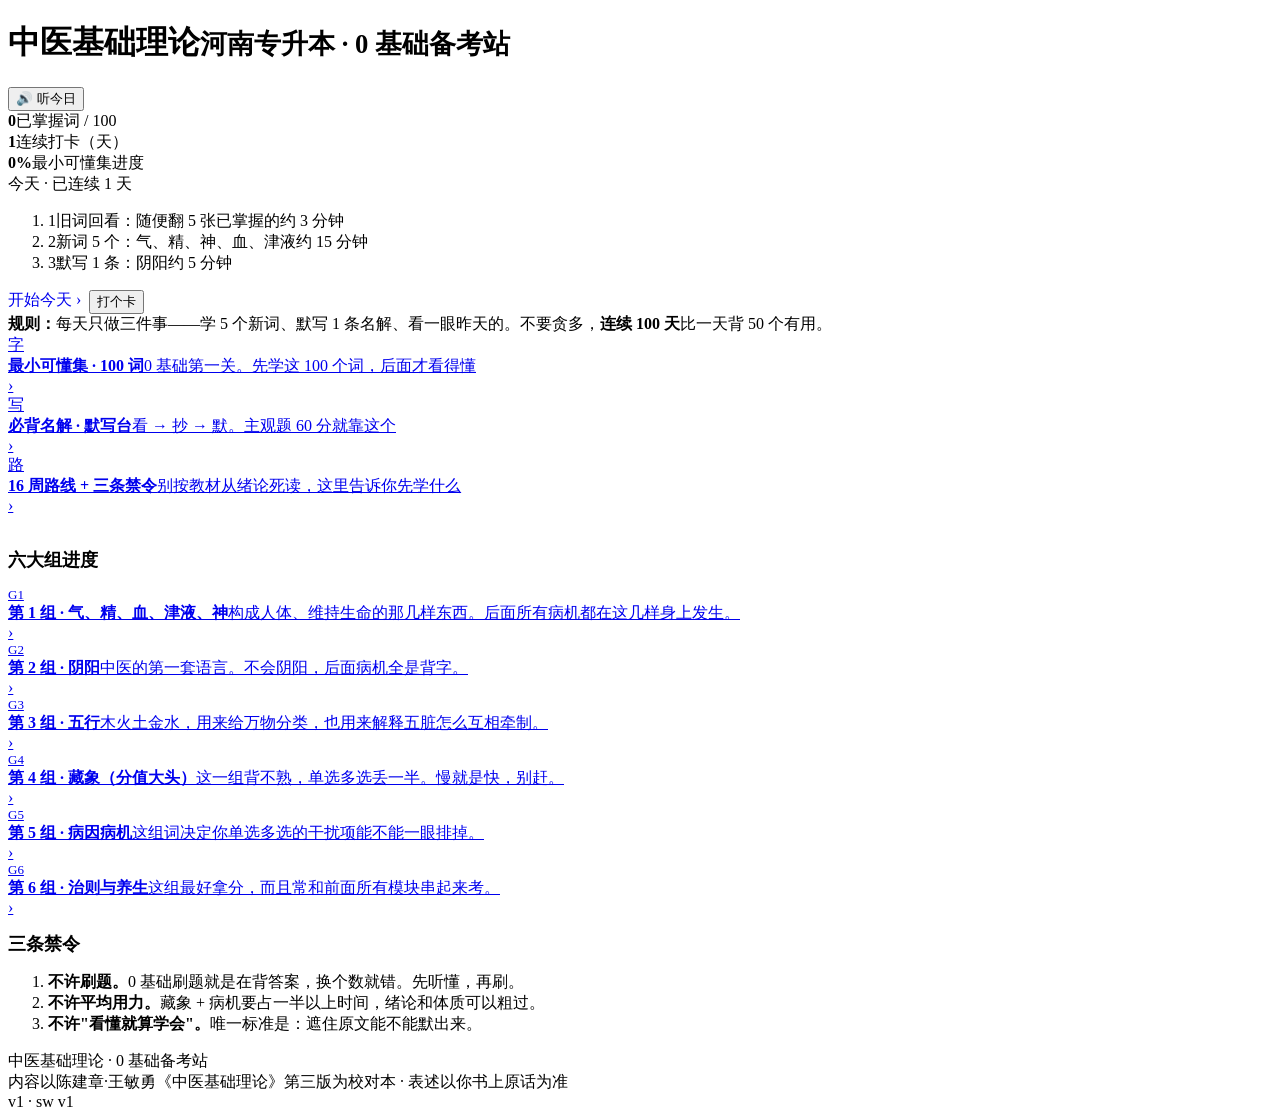
==== index.html @ 6ad44300 "deploy: index.html" ====
<!DOCTYPE html>
<html lang="zh-CN">
<head>
<meta charset="utf-8">
<meta name="viewport" content="width=device-width, initial-scale=1.0, viewport-fit=cover">
<meta name="theme-color" content="#faf6ec">
<meta name="apple-mobile-web-app-capable" content="yes">
<meta name="mobile-web-app-capable" content="yes">
<meta name="apple-mobile-web-app-title" content="中医基础">
<meta name="apple-mobile-web-app-status-bar-style" content="default">
<title>中医基础理论 · 0 基础备考</title>
<link rel="icon" type="image/png" href="icon-192.png">
<link rel="apple-touch-icon" href="apple-touch-icon.png">
<link rel="manifest" href="manifest.webmanifest">
<link rel="stylesheet" href="styles.css">
</head>
<body>

<div class="top">
  <div class="top-in">
    <h1>中医基础理论<small>河南专升本 · 0 基础备考站</small></h1>
    <button class="tbtn" id="btnSpkAll">🔊 听今日</button>
  </div>
</div>

<div class="wrap">

  <div class="stat-row">
    <div class="stat"><b><span data-prog="done">0</span></b><span>已掌握词 / <span data-prog="total">100</span></span></div>
    <div class="stat"><b id="stStreak">0</b><span>连续打卡（天）</span></div>
    <div class="stat"><b data-prog="pct">0%</b><span>最小可懂集进度</span></div>
  </div>
  <div class="bar"><i data-prog="bar"></i></div>

  <!-- ================= 今日 ================= -->
  <div class="today">
    <div class="day" id="todayDay">今天 · 第一天</div>
    <ol class="steps" id="todaySteps"></ol>
    <div style="display:flex;gap:8px;flex-wrap:wrap">
      <a class="btn primary" id="goLearn" href="terms.html" style="text-decoration:none">开始今天 ›</a>
      <button class="btn" id="btnCheckin">打个卡</button>
    </div>
    <div class="note" style="margin-bottom:0">
      <b>规则：</b>每天只做三件事——学 5 个新词、默写 1 条名解、看一眼昨天的。不要贪多，<b>连续 100 天</b>比一天背 50 个有用。
    </div>
  </div>

  <!-- ================= 入口 ================= -->
  <div class="entries">
    <a class="entry hot" href="terms.html">
      <div class="ico">字</div>
      <div class="txt"><strong>最小可懂集 · 100 词</strong><span>0 基础第一关。先学这 100 个词，后面才看得懂</span></div>
      <div class="arrow">›</div>
    </a>
    <a class="entry hot" href="write.html">
      <div class="ico">写</div>
      <div class="txt"><strong>必背名解 · 默写台</strong><span>看 → 抄 → 默。主观题 60 分就靠这个</span></div>
      <div class="arrow">›</div>
    </a>
    <a class="entry" href="plan.html">
      <div class="ico">路</div>
      <div class="txt"><strong>16 周路线 + 三条禁令</strong><span>别按教材从绪论死读，这里告诉你先学什么</span></div>
      <div class="arrow">›</div>
    </a>
  </div>

  <!-- ================= 分组进度 ================= -->
  <div class="hd" style="padding-top:18px"><h2 style="font-size:18px">六大组进度</h2></div>
  <div class="entries" id="grpList"></div>

  <div class="hd"><h2 style="font-size:18px">三条禁令</h2></div>
  <div class="note">
    <ol class="bad-list">
      <li><b>不许刷题。</b>0 基础刷题就是在背答案，换个数就错。先听懂，再刷。</li>
      <li><b>不许平均用力。</b>藏象 + 病机要占一半以上时间，绪论和体质可以粗过。</li>
      <li><b>不许"看懂就算学会"。</b>唯一标准是：遮住原文能不能默出来。</li>
    </ol>
  </div>

  <div class="foot">
    中医基础理论 · 0 基础备考站<br>
    内容以陈建章·王敏勇《中医基础理论》第三版为校对本 · 表述以你书上原话为准<br>
    <span id="verLine"></span>
  </div>
</div>

<script src="data/data-terms.js"></script>
<script src="data/data-mingjie.js"></script>
<script src="app.js"></script>
<script>
(function(){
  var T = window.TCM;
  T.checkin();
  T.renderProgress();

  var p = T.progress();
  var s = T.streak();
  document.getElementById('stStreak').textContent = s.n || 0;
  document.getElementById('todayDay').textContent =
    '今天 · 已连续 ' + (s.n || 1) + ' 天' + (p.done >= p.total ? ' · 100 词已全过 🎉' : '');

  /* 今日任务：5 个新词 + 1 条名解 + 复习 */
  var L = T.learned();
  var fresh = [];
  TERMS_DATA.groups.forEach(function(g){
    g.terms.forEach(function(t){ if(!L[t.w] && fresh.length < 5) fresh.push(t); });
  });
  var mjs = T.mjStat();
  var mj = (MINGJIE_DATA.items.filter(function(x){ return !mjs[x.id]; })[0]) || MINGJIE_DATA.items[0];

  var steps = [
    { n:1, t: '旧词回看：随便翻 5 张已掌握的', m: '约 3 分钟', href: 'terms.html' },
    { n:2, t: fresh.length
        ? '新词 5 个：' + fresh.map(function(x){return x.w;}).join('、')
        : '新词已全部学完，今天只做默写', m: fresh.length ? '约 15 分钟' : '—', href: 'terms.html' },
    { n:3, t: '默写 1 条：' + mj.q, m: '约 5 分钟', href: 'write.html?id=' + mj.id }
  ];
  var ol = document.getElementById('todaySteps');
  steps.forEach(function(x){
    var li = document.createElement('li');
    li.innerHTML = '<span class="n">' + x.n + '</span><span class="t">' + T.esc(x.t) +
                   '</span><span class="m">' + x.m + '</span>';
    li.style.cursor = 'pointer';
    li.onclick = function(){ location.href = x.href; };
    ol.appendChild(li);
  });

  document.getElementById('goLearn').href = fresh.length ? 'terms.html' : 'write.html';

  /* 打卡 */
  document.getElementById('btnCheckin').onclick = function(){
    var st = T.streak();
    this.textContent = '已打卡 · 连续 ' + (st.n || 1) + ' 天 ✅';
    this.style.color = '#2f7a52';
  };

  /* 朗读今日 */
  document.getElementById('btnSpkAll').onclick = function(){
    var txt = '今天要做三件事。' +
      (fresh.length ? '第一，学五个新词：' + fresh.map(function(x){return x.w;}).join('、') + '。' : '') +
      '第二，默写一条名解：' + mj.q + '。第三，回看昨天学过的。';
    if (fresh.length) txt += '先听一遍：' + fresh.map(function(x){ return x.w + '。' + x.say; }).join(' ');
    T.speak(txt, this);
  };

  /* 分组进度 */
  var gl = document.getElementById('grpList');
  TERMS_DATA.groups.forEach(function(g){
    var a = document.createElement('a');
    a.className = 'entry';
    a.href = 'terms.html#' + g.id;
    a.innerHTML = '<div class="ico" style="font-size:13px">' + g.id.toUpperCase() + '</div>' +
      '<div class="txt"><strong>' + T.esc(g.title) + '</strong>' +
      '<span>' + T.esc(g.sub) + '</span>' +
      '<div class="grp-prog"><i><b data-gprog="' + g.id + '"></b></i></div></div>' +
      '<div class="arrow">›</div>';
    gl.appendChild(a);
  });
  T.renderProgress();

  document.getElementById('verLine').textContent = 'v1 · sw ' + (window.SW_VERSION || 'v1');
})();

/* Service Worker */
if ('serviceWorker' in navigator && location.protocol.indexOf('http') === 0) {
  window.addEventListener('load', function () {
    navigator.serviceWorker.register('sw.js').catch(function () {});
  });
}
</script>
</body>
</html>
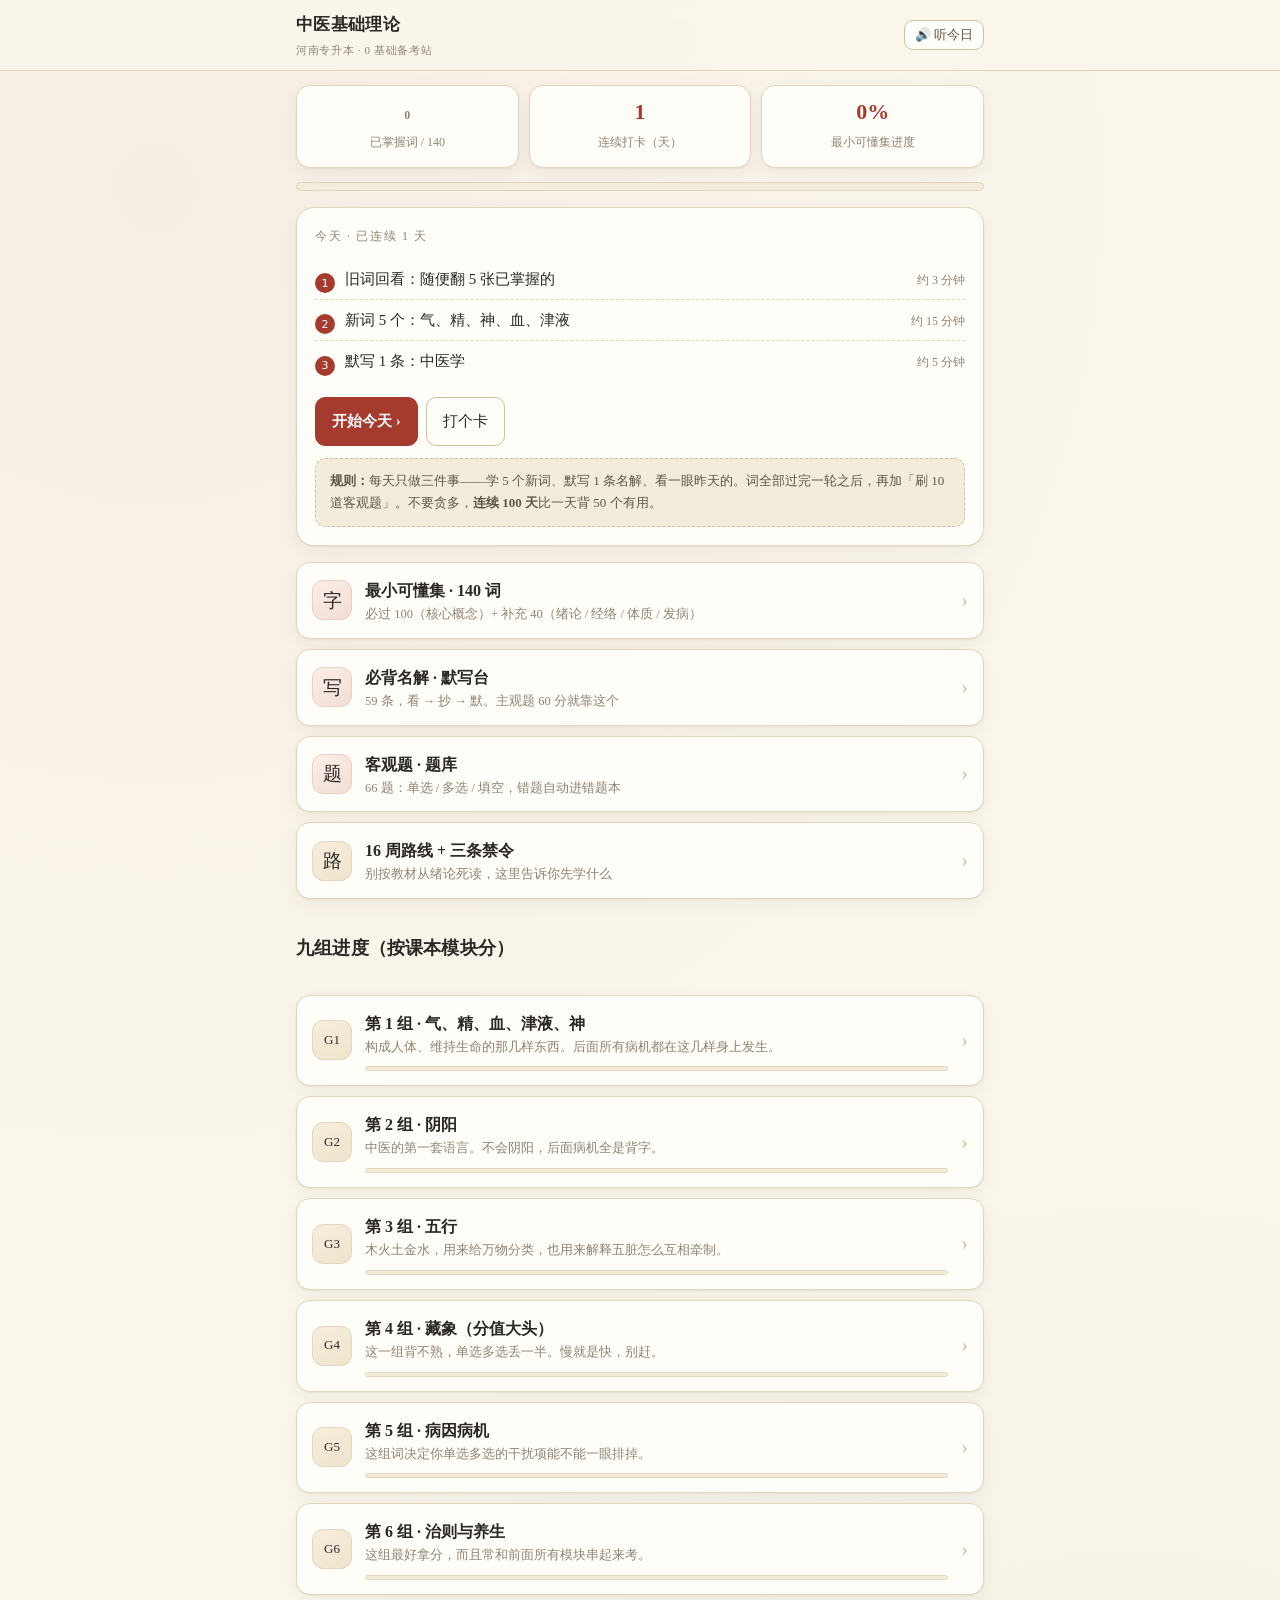
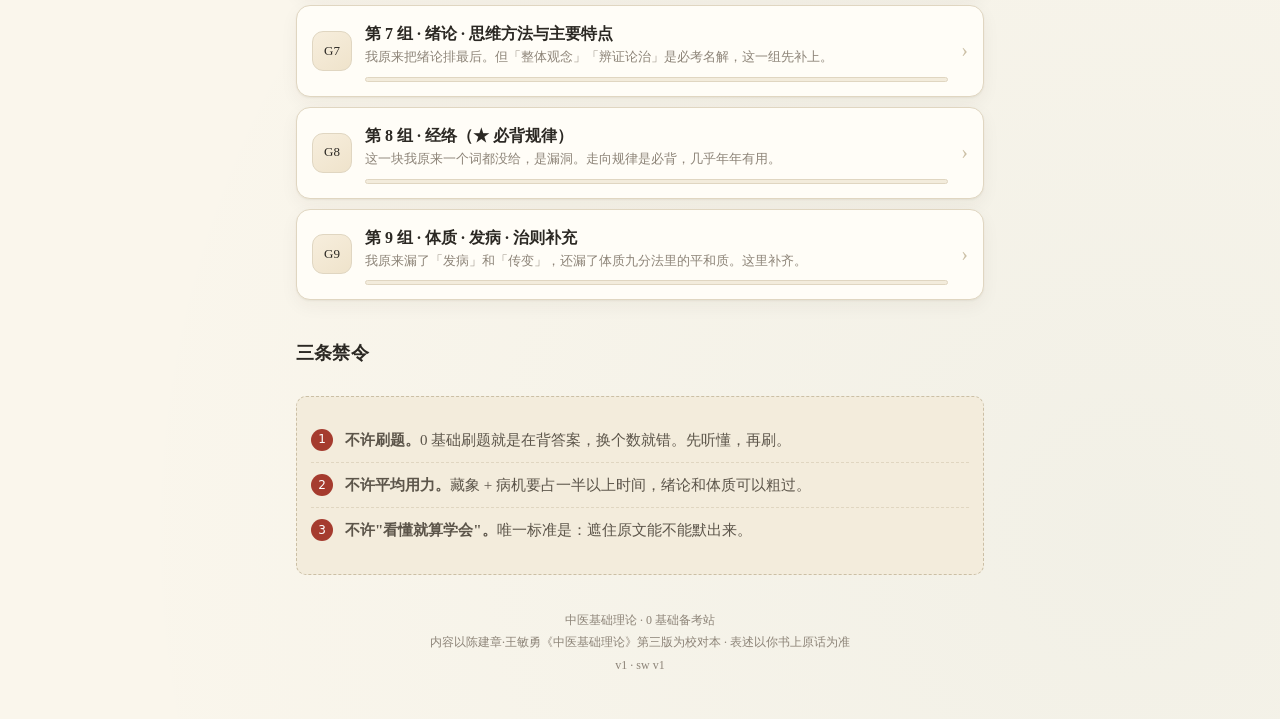
==== commit 9bc55689: "deploy: index.html" ====
--- a/index.html
+++ b/index.html
@@ -26,7 +26,7 @@
 <div class="wrap">
 
   <div class="stat-row">
-    <div class="stat"><b><span data-prog="done">0</span></b><span>已掌握词 / <span data-prog="total">100</span></span></div>
+    <div class="stat"><b><span data-prog="done">0</span></b><span>已掌握词 / <span data-prog="total">140</span></span></div>
     <div class="stat"><b id="stStreak">0</b><span>连续打卡（天）</span></div>
     <div class="stat"><b data-prog="pct">0%</b><span>最小可懂集进度</span></div>
   </div>
@@ -41,7 +41,7 @@
       <button class="btn" id="btnCheckin">打个卡</button>
     </div>
     <div class="note" style="margin-bottom:0">
-      <b>规则：</b>每天只做三件事——学 5 个新词、默写 1 条名解、看一眼昨天的。不要贪多，<b>连续 100 天</b>比一天背 50 个有用。
+      <b>规则：</b>每天只做三件事——学 5 个新词、默写 1 条名解、看一眼昨天的。词全部过完一轮之后，再加「刷 10 道客观题」。不要贪多，<b>连续 100 天</b>比一天背 50 个有用。
     </div>
   </div>
 
@@ -49,12 +49,17 @@
   <div class="entries">
     <a class="entry hot" href="terms.html">
       <div class="ico">字</div>
-      <div class="txt"><strong>最小可懂集 · 100 词</strong><span>0 基础第一关。先学这 100 个词，后面才看得懂</span></div>
+      <div class="txt"><strong>最小可懂集 · 140 词</strong><span>必过 100（核心概念）+ 补充 40（绪论 / 经络 / 体质 / 发病）</span></div>
       <div class="arrow">›</div>
     </a>
     <a class="entry hot" href="write.html">
       <div class="ico">写</div>
-      <div class="txt"><strong>必背名解 · 默写台</strong><span>看 → 抄 → 默。主观题 60 分就靠这个</span></div>
+      <div class="txt"><strong>必背名解 · 默写台</strong><span>59 条，看 → 抄 → 默。主观题 60 分就靠这个</span></div>
+      <div class="arrow">›</div>
+    </a>
+    <a class="entry hot" href="quiz.html">
+      <div class="ico">题</div>
+      <div class="txt"><strong>客观题 · 题库</strong><span>66 题：单选 / 多选 / 填空，错题自动进错题本</span></div>
       <div class="arrow">›</div>
     </a>
     <a class="entry" href="plan.html">
@@ -65,7 +70,7 @@
   </div>
 
   <!-- ================= 分组进度 ================= -->
-  <div class="hd" style="padding-top:18px"><h2 style="font-size:18px">六大组进度</h2></div>
+  <div class="hd" style="padding-top:18px"><h2 style="font-size:18px">九组进度（按课本模块分）</h2></div>
   <div class="entries" id="grpList"></div>
 
   <div class="hd"><h2 style="font-size:18px">三条禁令</h2></div>
--- a/styles.css
+++ b/styles.css
@@ -0,0 +1,271 @@
+/* ============================================================
+ *  styles.css — 中医基础理论 · 0 基础备考站
+ *  宣纸底 + 墨字 + 朱红点缀
+ * ============================================================ */
+:root{
+  --paper:#faf6ec;
+  --paper2:#f3ecdc;
+  --card:#fffdf7;
+  --ink:#2b2823;
+  --ink2:#5c554a;
+  --ink3:#8d8478;
+  --zhu:#a53b2e;       /* 朱 */
+  --zhu-l:#c9573f;
+  --qing:#3c6e6a;      /* 青 */
+  --jin:#b07d24;        /* 金（采分点） */
+  --line:#e0d6c1;
+  --line2:#cbbfa5;
+  --ok:#2f7a52;
+  --wtf:#b98a1a;
+  --bad:#b4372b;
+  --r:14px;
+  --sh:0 1px 2px rgba(60,45,25,.06), 0 6px 18px rgba(60,45,25,.05);
+}
+*{box-sizing:border-box;-webkit-tap-highlight-color:transparent}
+html{-webkit-text-size-adjust:100%}
+body{
+  margin:0;
+  background:
+    radial-gradient(circle at 12% 8%, rgba(165,59,46,.045), transparent 42%),
+    radial-gradient(circle at 88% 92%, rgba(60,110,106,.045), transparent 42%),
+    var(--paper);
+  color:var(--ink);
+  font-family:"Noto Serif SC","Songti SC","SimSun",Georgia,serif;
+  font-size:16px;
+  line-height:1.75;
+  padding-bottom:32px;
+}
+.wrap{max-width:720px;margin:0 auto;padding:0 16px}
+
+/* ---------- 顶栏 ---------- */
+.top{
+  position:sticky;top:0;z-index:20;
+  background:rgba(250,246,236,.93);
+  backdrop-filter:saturate(140%) blur(8px);
+  border-bottom:1px solid var(--line);
+}
+.top-in{
+  max-width:720px;margin:0 auto;padding:10px 16px;
+  display:flex;align-items:center;gap:10px;
+}
+.top h1{margin:0;font-size:17px;font-weight:700;letter-spacing:.02em;flex:1 1 auto;min-width:0}
+.top h1 small{display:block;font-size:11px;color:var(--ink3);font-weight:400;letter-spacing:.06em;margin-top:1px}
+.tbtn{
+  border:1px solid var(--line2);background:var(--card);color:var(--ink2);
+  border-radius:9px;padding:5px 10px;font-size:13px;font-family:inherit;
+  cursor:pointer;white-space:nowrap
+}
+.tbtn:active{transform:scale(.97)}
+
+/* ---------- 页头 ---------- */
+.hd{padding:22px 0 8px}
+.hd h2{margin:0 0 6px;font-size:22px;letter-spacing:.01em}
+.hd p{margin:0;color:var(--ink2);font-size:14px}
+.rule{height:1px;background:linear-gradient(90deg,var(--line2),transparent);margin:14px 0 18px}
+
+/* ---------- 进度 / 打卡 ---------- */
+.stat-row{display:flex;gap:10px;flex-wrap:wrap;margin:14px 0}
+.stat{
+  flex:1 1 0;min-width:96px;background:var(--card);border:1px solid var(--line);
+  border-radius:var(--r);padding:12px 10px;text-align:center;box-shadow:var(--sh)
+}
+.stat b{display:block;font-size:22px;color:var(--zhu);line-height:1.3;font-variant-numeric:tabular-nums}
+.stat span{font-size:12px;color:var(--ink3)}
+.bar{height:9px;background:var(--paper2);border-radius:99px;overflow:hidden;border:1px solid var(--line)}
+.bar > i{display:block;height:100%;width:0;background:linear-gradient(90deg,var(--zhu),var(--zhu-l));transition:width .45s ease}
+
+/* ---------- 今日任务 ---------- */
+.today{
+  background:var(--card);border:1px solid var(--line);border-radius:18px;
+  padding:18px;box-shadow:var(--sh);margin:16px 0
+}
+.today .day{font-size:12px;color:var(--ink3);letter-spacing:.14em}
+.today .steps{margin:12px 0 16px;padding:0;list-style:none}
+.today .steps li{
+  display:flex;gap:10px;align-items:baseline;padding:7px 0;
+  border-bottom:1px dashed var(--line);font-size:15px
+}
+.today .steps li:last-child{border-bottom:0}
+.today .steps .n{
+  flex:0 0 auto;width:20px;height:20px;border-radius:50%;
+  background:var(--zhu);color:#fff;font-size:11px;display:grid;place-items:center;
+  font-family:system-ui,sans-serif;position:relative;top:3px
+}
+.today .steps .t{flex:1 1 auto}
+.today .steps .m{color:var(--ink3);font-size:12px;white-space:nowrap}
+
+/* ---------- 入口卡 ---------- */
+.entries{display:grid;gap:10px;margin:16px 0}
+.entry{
+  display:flex;align-items:center;gap:13px;text-decoration:none;color:inherit;
+  background:var(--card);border:1px solid var(--line);border-radius:var(--r);
+  padding:14px 15px;box-shadow:var(--sh);transition:transform .12s ease,border-color .12s
+}
+.entry:active{transform:scale(.985);border-color:var(--line2)}
+.entry .ico{
+  flex:0 0 auto;width:40px;height:40px;border-radius:11px;
+  background:linear-gradient(145deg,#f7eeDD,#efe3cb);
+  display:grid;place-items:center;font-size:19px;border:1px solid var(--line)
+}
+.entry .txt{flex:1 1 auto;min-width:0}
+.entry .txt strong{display:block;font-size:16px;font-weight:700}
+.entry .txt span{display:block;font-size:12.5px;color:var(--ink3);line-height:1.5}
+.entry .arrow{color:var(--line2);font-size:20px;flex:0 0 auto}
+.entry.hot .ico{background:linear-gradient(145deg,#fbeee9,#f3ddd4);border-color:#e8cfc5}
+
+/* ---------- 进度条（小组） ---------- */
+.grp-prog{display:flex;gap:6px;margin:10px 0 0}
+.grp-prog i{
+  flex:1 1 0;height:5px;border-radius:99px;background:var(--paper2);
+  border:1px solid var(--line);overflow:hidden
+}
+.grp-prog i > b{display:block;height:100%;width:0;background:var(--qing);border-radius:99px}
+
+/* ---------- 词表 ---------- */
+.grp{margin:26px 0 8px}
+.grp > h3{
+  margin:0 0 4px;font-size:17px;display:flex;align-items:center;gap:8px
+}
+.grp > h3 .cnt{
+  font-size:11px;color:var(--ink3);font-family:system-ui,sans-serif;
+  border:1px solid var(--line2);border-radius:99px;padding:1px 8px;font-weight:400
+}
+.grp > p{margin:0 0 12px;font-size:13px;color:var(--ink2)}
+
+.term{
+  background:var(--card);border:1px solid var(--line);border-radius:var(--r);
+  margin:0 0 10px;box-shadow:var(--sh);overflow:hidden
+}
+.term > .th{
+  display:flex;align-items:center;gap:9px;padding:13px 15px;cursor:pointer
+}
+.term .w{font-size:16.5px;font-weight:700;letter-spacing:.02em;flex:1 1 auto}
+.term .lv{font-size:11px;font-family:system-ui,sans-serif;color:var(--ink3);white-space:nowrap}
+.term .spk{
+  flex:0 0 auto;border:1px solid var(--line2);background:#fffdf8;border-radius:8px;
+  width:28px;height:28px;display:grid;place-items:center;font-size:13px;cursor:pointer
+}
+.term .cue{color:var(--line2);font-size:13px;transition:transform .18s;flex:0 0 auto}
+.term.open .cue{transform:rotate(90deg)}
+.term .tb{display:none;padding:0 15px 15px;border-top:1px dashed var(--line)}
+.term.open .tb{display:block}
+.ln{display:flex;gap:8px;padding:8px 0;border-bottom:1px dashed var(--line);font-size:14.5px}
+.ln:last-child{border-bottom:0}
+.ln .k{
+  flex:0 0 auto;font-size:11px;color:#fff;background:var(--ink3);
+  border-radius:6px;padding:1px 6px;height:19px;line-height:17px;
+  font-family:system-ui,sans-serif;position:relative;top:4px;white-space:nowrap
+}
+.ln.say .k{background:var(--qing)}
+.ln.book .k{background:var(--zhu)}
+.ln.use .k{background:var(--jin)}
+.ln.say .v{color:var(--ink2)}
+.ln.book .v{color:var(--ink);font-weight:600}
+.ln.use .v{color:var(--ink3);font-size:13.5px}
+.term .done{display:flex;justify-content:flex-end;padding-top:10px}
+.bt-ok{
+  border:1px solid var(--line2);background:#fffdf8;color:var(--ink2);
+  border-radius:9px;padding:6px 14px;font-size:13.5px;font-family:inherit;cursor:pointer
+}
+.bt-ok.on{background:var(--ok);border-color:var(--ok);color:#fff}
+
+/* ---------- 默写台 ---------- */
+.tabs{display:flex;gap:6px;margin:14px 0 0}
+.tabs button{
+  flex:1 1 0;border:1px solid var(--line2);background:var(--card);color:var(--ink2);
+  padding:9px 4px;border-radius:10px;font-family:inherit;font-size:14px;cursor:pointer
+}
+.tabs button.on{background:var(--zhu);border-color:var(--zhu);color:#fff;font-weight:700}
+.mj-q{
+  background:var(--card);border:1px solid var(--line);border-radius:var(--r);
+  padding:14px 16px;margin:14px 0;box-shadow:var(--sh)
+}
+.mj-q .qk{font-size:12px;color:var(--ink3);letter-spacing:.1em}
+.mj-q .qt{font-size:20px;font-weight:700;margin-top:2px}
+.ans-box{
+  background:#fffef9;border:1px solid var(--line);border-radius:var(--r);
+  padding:14px 16px;font-size:16px;line-height:2;letter-spacing:.01em
+}
+.ans-box mark{background:linear-gradient(transparent 58%,#f4e2a8 58%);padding:0 1px;color:inherit}
+.ta{
+  width:100%;min-height:112px;resize:vertical;font-family:inherit;font-size:16px;
+  line-height:2;padding:12px 14px;border:1px solid var(--line2);border-radius:var(--r);
+  background:#fffef9;color:var(--ink);margin-top:12px
+}
+.ta:focus{outline:none;border-color:var(--zhu);box-shadow:0 0 0 3px rgba(165,59,46,.1)}
+.mj-acts{display:flex;gap:8px;margin-top:12px;flex-wrap:wrap}
+.btn{
+  border:1px solid var(--line2);background:var(--card);color:var(--ink);
+  border-radius:10px;padding:10px 16px;font-family:inherit;font-size:15px;cursor:pointer
+}
+.btn.primary{background:var(--zhu);border-color:var(--zhu);color:#fff;font-weight:700}
+.btn:active{transform:scale(.98)}
+.diff{margin-top:12px;font-size:16px;line-height:2;letter-spacing:.01em}
+.diff .c-ok{color:var(--ok)}
+.diff .c-bad{color:#fff;background:var(--bad);border-radius:3px;padding:0 2px}
+.diff .c-miss{color:var(--bad);border-bottom:2px solid var(--bad)}
+.score{margin-top:10px;font-size:14px;color:var(--ink2)}
+.score b{font-size:19px;color:var(--zhu)}
+.verdict{
+  margin-top:12px;padding:10px 14px;border-radius:10px;font-size:14px;
+  border:1px solid var(--line);background:var(--paper2)
+}
+.verdict.good{border-color:#b6dfc7;background:#eaf6ef;color:#1f5f3e}
+.verdict.mid{border-color:#ead9a8;background:#fbf4e0;color:#7a5a10}
+.verdict.bad2{border-color:#eec4bd;background:#fbeeeb;color:#8c2c20}
+.pts{display:flex;flex-wrap:wrap;gap:6px;margin-top:10px}
+.pts span{
+  font-size:12.5px;border:1px solid var(--line2);border-radius:99px;
+  padding:2px 10px;background:#fffdf8;color:var(--ink2)
+}
+
+/* ---------- 路线表 ---------- */
+.wk{
+  border:1px solid var(--line);background:var(--card);border-radius:var(--r);
+  padding:12px 14px;margin-bottom:9px;box-shadow:var(--sh)
+}
+.wk .r1{display:flex;align-items:center;gap:8px;margin-bottom:4px}
+.wk .wkn{
+  font-family:system-ui,sans-serif;font-size:11px;background:var(--paper2);
+  border:1px solid var(--line2);border-radius:6px;padding:1px 7px;color:var(--ink2)
+}
+.wk .r1 strong{font-size:15.5px}
+.wk .goal{font-size:13.5px;color:var(--ink2)}
+.wk.big{border-color:#e8cfc5;background:linear-gradient(180deg,#fffaf7,var(--card))}
+.wk.big .r1 strong{color:var(--zhu)}
+.bad-list{counter-reset:b;list-style:none;padding:0;margin:10px 0}
+.bad-list li{
+  counter-increment:b;position:relative;padding:9px 0 9px 34px;
+  border-bottom:1px dashed var(--line);font-size:15px
+}
+.bad-list li:last-child{border-bottom:0}
+.bad-list li::before{
+  content:counter(b);position:absolute;left:0;top:11px;
+  width:22px;height:22px;border-radius:50%;background:var(--zhu);color:#fff;
+  font-family:system-ui,sans-serif;font-size:12px;display:grid;place-items:center
+}
+
+/* ---------- 杂项 ---------- */
+.foot{margin:34px 0 10px;text-align:center;font-size:12px;color:var(--ink3);line-height:1.9}
+.foot a{color:var(--ink3)}
+.note{
+  font-size:13px;color:var(--ink2);background:var(--paper2);border:1px dashed var(--line2);
+  border-radius:10px;padding:11px 14px;margin:12px 0
+}
+.sw{display:flex;align-items:center;gap:8px;font-size:13.5px;color:var(--ink2)}
+.sw input{width:18px;height:18px;accent-color:var(--zhu)}
+.searchbox{position:relative;margin:12px 0}
+.searchbox input{
+  width:100%;padding:11px 14px 11px 36px;border:1px solid var(--line2);border-radius:12px;
+  background:#fffef9;font-family:inherit;font-size:15px;color:var(--ink)
+}
+.searchbox input:focus{outline:none;border-color:var(--zhu)}
+.searchbox::before{
+  content:"🔍";position:absolute;left:12px;top:50%;transform:translateY(-50%);font-size:14px;opacity:.55
+}
+.hidden{display:none !important}
+@media (max-width:400px){
+  .stat b{font-size:19px}
+  .today .steps li{font-size:14px}
+  .ans-box,.diff{font-size:15px}
+}
